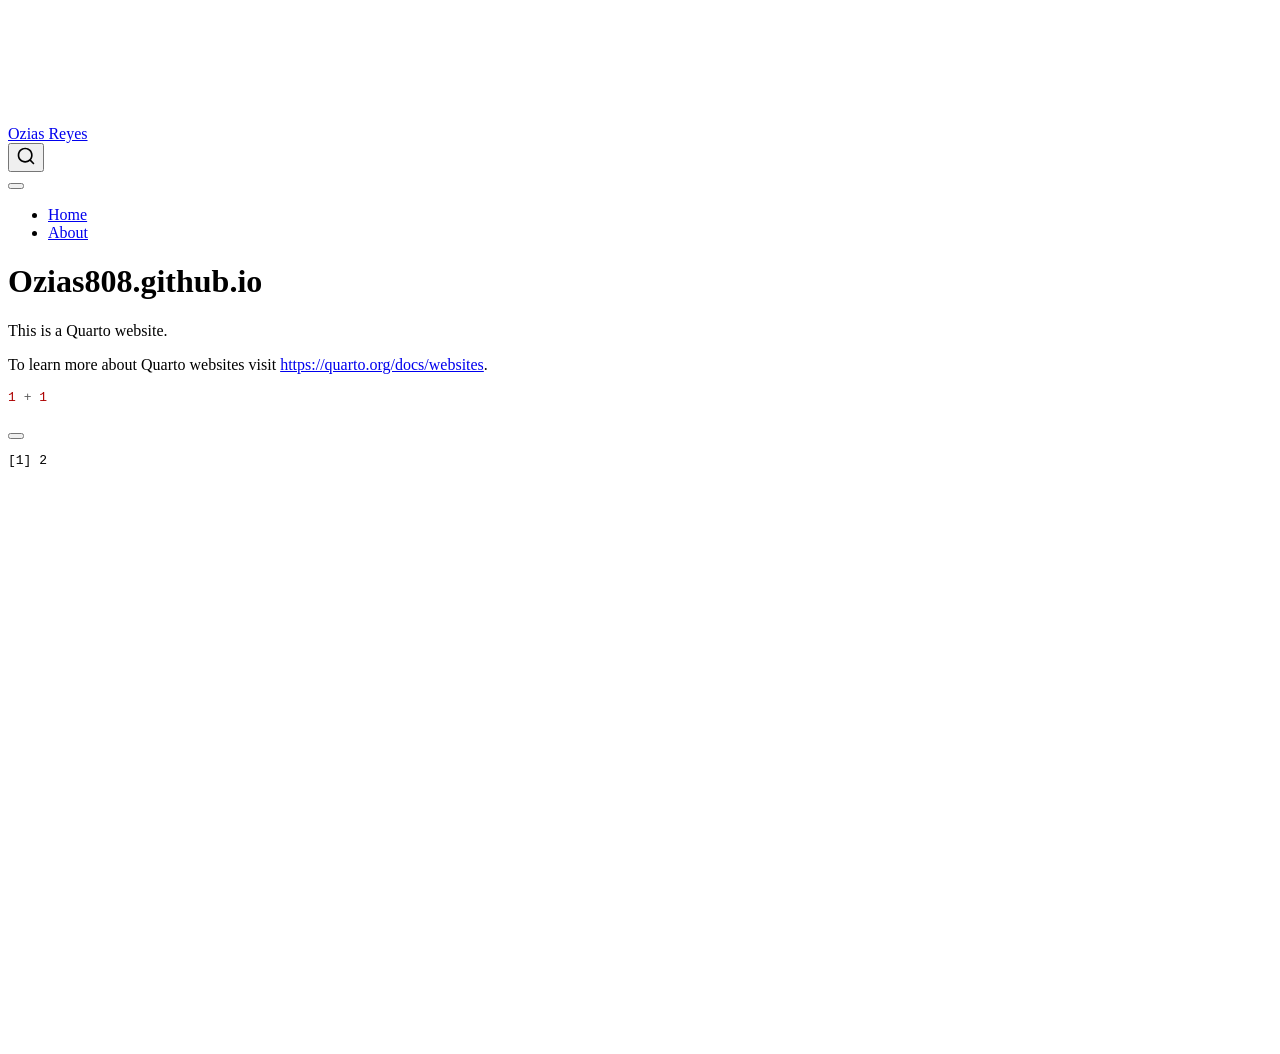
==== docs/index.html @ 018455df "Initial commit" ====
<!DOCTYPE html>
<html xmlns="http://www.w3.org/1999/xhtml" lang="en" xml:lang="en"><head>

<meta charset="utf-8">
<meta name="generator" content="quarto-1.9.38">

<meta name="viewport" content="width=device-width, initial-scale=1.0, user-scalable=yes">


<title>Ozias808.github.io – Ozias Reyes</title>
<style>
/* Default styles provided by pandoc.
** See https://pandoc.org/MANUAL.html#variables-for-html for config info.
*/
code{white-space: pre-wrap;}
span.smallcaps{font-variant: small-caps;}
div.columns{display: flex; gap: min(4vw, 1.5em);}
div.column{flex: auto; overflow-x: auto;}
div.hanging-indent{margin-left: 1.5em; text-indent: -1.5em;}
ul.task-list{list-style: none;}
ul.task-list li input[type="checkbox"] {
  width: 0.8em;
  margin: 0 0.8em 0.2em -1em; /* quarto-specific, see https://github.com/quarto-dev/quarto-cli/issues/4556 */ 
  vertical-align: middle;
}
/* CSS for syntax highlighting */
html { -webkit-text-size-adjust: 100%; }
pre > code.sourceCode { white-space: pre; position: relative; }
pre > code.sourceCode > span { display: inline-block; line-height: 1.25; }
pre > code.sourceCode > span:empty { height: 1.2em; }
.sourceCode { overflow: visible; }
code.sourceCode > span { color: inherit; text-decoration: inherit; }
div.sourceCode { margin: 1em 0; }
pre.sourceCode { margin: 0; }
@media screen {
div.sourceCode { overflow: auto; }
}
@media print {
pre > code.sourceCode { white-space: pre-wrap; }
pre > code.sourceCode > span { text-indent: -5em; padding-left: 5em; }
}
pre.numberSource code
  { counter-reset: source-line 0; }
pre.numberSource code > span
  { position: relative; left: -4em; counter-increment: source-line; }
pre.numberSource code > span > a:first-child::before
  { content: counter(source-line);
    position: relative; left: -1em; text-align: right; vertical-align: baseline;
    border: none; display: inline-block;
    -webkit-touch-callout: none; -webkit-user-select: none;
    -khtml-user-select: none; -moz-user-select: none;
    -ms-user-select: none; user-select: none;
    padding: 0 4px; width: 4em;
  }
pre.numberSource { margin-left: 3em;  padding-left: 4px; }
div.sourceCode
  {   }
@media screen {
pre > code.sourceCode > span > a:first-child::before { text-decoration: underline; }
}
</style>


<script src="site_libs/quarto-nav/quarto-nav.js"></script>
<script src="site_libs/quarto-nav/headroom.min.js"></script>
<script src="site_libs/clipboard/clipboard.min.js"></script>
<script src="site_libs/quarto-search/autocomplete.umd.js"></script>
<script src="site_libs/quarto-search/fuse.min.js"></script>
<script src="site_libs/quarto-search/quarto-search.js"></script>
<meta name="quarto:offset" content="./">
<script src="site_libs/quarto-html/quarto.js" type="module"></script>
<script src="site_libs/quarto-html/tabsets/tabsets.js" type="module"></script>
<script src="site_libs/quarto-html/popper.min.js"></script>
<script src="site_libs/quarto-html/tippy.umd.min.js"></script>
<script src="site_libs/quarto-html/anchor.min.js"></script>
<link href="site_libs/quarto-html/tippy.css" rel="stylesheet">
<link href="site_libs/quarto-html/quarto-syntax-highlighting-15634bcf2e68342d4ad2dfa704d543f6.css" rel="stylesheet" id="quarto-text-highlighting-styles">
<script src="site_libs/bootstrap/bootstrap.min.js"></script>
<link href="site_libs/bootstrap/bootstrap-icons.css" rel="stylesheet">
<link href="site_libs/bootstrap/bootstrap-a0f9fd0d421825b736dc1bbcbcba2219.min.css" rel="stylesheet" append-hash="true" id="quarto-bootstrap" data-mode="light">
<script id="quarto-search-options" type="application/json">{
  "location": "navbar",
  "copy-button": false,
  "collapse-after": 3,
  "panel-placement": "end",
  "type": "overlay",
  "limit": 50,
  "keyboard-shortcut": [
    "f",
    "/",
    "s"
  ],
  "show-item-context": false,
  "language": {
    "search-no-results-text": "No results",
    "search-matching-documents-text": "matching documents",
    "search-copy-link-title": "Copy link to search",
    "search-hide-matches-text": "Hide additional matches",
    "search-more-match-text": "more match in this document",
    "search-more-matches-text": "more matches in this document",
    "search-clear-button-title": "Clear",
    "search-text-placeholder": "",
    "search-detached-cancel-button-title": "Cancel",
    "search-submit-button-title": "Submit",
    "search-label": "Search"
  }
}</script>


<link rel="stylesheet" href="styles.css">
</head>

<body class="nav-fixed quarto-light">

<div id="quarto-search-results"></div>
  <header id="quarto-header" class="headroom fixed-top">
    <nav class="navbar navbar-expand-lg " data-bs-theme="dark">
      <div class="navbar-container container-fluid">
      <div class="navbar-brand-container mx-auto">
    <a class="navbar-brand" href="./index.html">
    <span class="navbar-title">Ozias Reyes</span>
    </a>
  </div>
            <div id="quarto-search" class="" title="Search"></div>
          <button class="navbar-toggler" type="button" data-bs-toggle="collapse" data-bs-target="#navbarCollapse" aria-controls="navbarCollapse" role="menu" aria-expanded="false" aria-label="Toggle navigation" onclick="if (window.quartoToggleHeadroom) { window.quartoToggleHeadroom(); }">
  <span class="navbar-toggler-icon"></span>
</button>
          <div class="collapse navbar-collapse" id="navbarCollapse">
            <ul class="navbar-nav navbar-nav-scroll me-auto">
  <li class="nav-item">
    <a class="nav-link active" href="./index.html" aria-current="page"> 
<span class="menu-text">Home</span></a>
  </li>  
  <li class="nav-item">
    <a class="nav-link" href="./about.html"> 
<span class="menu-text">About</span></a>
  </li>  
</ul>
          </div> <!-- /navcollapse -->
            <div class="quarto-navbar-tools">
</div>
      </div> <!-- /container-fluid -->
    </nav>
</header>
<!-- content -->
<div id="quarto-content" class="quarto-container page-columns page-rows-contents page-layout-article page-navbar">
<!-- sidebar -->
<!-- margin-sidebar -->
    <div id="quarto-margin-sidebar" class="sidebar margin-sidebar zindex-bottom">
        
    </div>
<!-- main -->
<main class="content" id="quarto-document-content">

<header id="title-block-header" class="quarto-title-block default">
<div class="quarto-title">
<h1 class="title">Ozias808.github.io</h1>
</div>



<div class="quarto-title-meta">

    
  
    
  </div>
  


</header>


<p>This is a Quarto website.</p>
<p>To learn more about Quarto websites visit <a href="https://quarto.org/docs/websites" class="uri">https://quarto.org/docs/websites</a>.</p>
<div class="cell">
<div class="code-copy-outer-scaffold"><div class="sourceCode cell-code" id="cb1"><pre class="sourceCode r code-with-copy"><code class="sourceCode r"><span id="cb1-1"><a href="#cb1-1" aria-hidden="true" tabindex="-1"></a><span class="dv">1</span> <span class="sc">+</span> <span class="dv">1</span></span></code></pre></div><button title="Copy to Clipboard" class="code-copy-button"><i class="bi"></i></button></div>
<div class="cell-output cell-output-stdout">
<pre><code>[1] 2</code></pre>
</div>
</div>



</main> <!-- /main -->
<script id="quarto-html-after-body" type="application/javascript">
  window.document.addEventListener("DOMContentLoaded", function (event) {
    const icon = "";
    const anchorJS = new window.AnchorJS();
    anchorJS.options = {
      placement: 'right',
      icon: icon
    };
    anchorJS.add('.anchored');
    const isCodeAnnotation = (el) => {
      for (const clz of el.classList) {
        if (clz.startsWith('code-annotation-')) {                     
          return true;
        }
      }
      return false;
    }
    const onCopySuccess = function(e) {
      // button target
      const button = e.trigger;
      // don't keep focus
      button.blur();
      // flash "checked"
      button.classList.add('code-copy-button-checked');
      var currentTitle = button.getAttribute("title");
      button.setAttribute("title", "Copied!");
      let tooltip;
      if (window.bootstrap) {
        button.setAttribute("data-bs-toggle", "tooltip");
        button.setAttribute("data-bs-placement", "left");
        button.setAttribute("data-bs-title", "Copied!");
        tooltip = new bootstrap.Tooltip(button, 
          { trigger: "manual", 
            customClass: "code-copy-button-tooltip",
            offset: [0, -8]});
        tooltip.show();    
      }
      setTimeout(function() {
        if (tooltip) {
          tooltip.hide();
          button.removeAttribute("data-bs-title");
          button.removeAttribute("data-bs-toggle");
          button.removeAttribute("data-bs-placement");
        }
        button.setAttribute("title", currentTitle);
        button.classList.remove('code-copy-button-checked');
      }, 1000);
      // clear code selection
      e.clearSelection();
    }
    const getTextToCopy = function(trigger) {
      const outerScaffold = trigger.parentElement.cloneNode(true);
      const codeEl = outerScaffold.querySelector('code');
      for (const childEl of codeEl.children) {
        if (isCodeAnnotation(childEl)) {
          childEl.remove();
        }
      }
      return codeEl.innerText;
    }
    const clipboard = new window.ClipboardJS('.code-copy-button:not([data-in-quarto-modal])', {
      text: getTextToCopy
    });
    clipboard.on('success', onCopySuccess);
    if (window.document.getElementById('quarto-embedded-source-code-modal')) {
      const clipboardModal = new window.ClipboardJS('.code-copy-button[data-in-quarto-modal]', {
        text: getTextToCopy,
        container: window.document.getElementById('quarto-embedded-source-code-modal')
      });
      clipboardModal.on('success', onCopySuccess);
    }
      var localhostRegex = new RegExp(/^(?:http|https):\/\/localhost\:?[0-9]*\//);
      var mailtoRegex = new RegExp(/^mailto:/);
        var filterRegex = new RegExp('/' + window.location.host + '/');
      var isInternal = (href) => {
          return filterRegex.test(href) || localhostRegex.test(href) || mailtoRegex.test(href);
      }
      // Inspect non-navigation links and adorn them if external
     var links = window.document.querySelectorAll('a[href]:not(.nav-link):not(.navbar-brand):not(.toc-action):not(.sidebar-link):not(.sidebar-item-toggle):not(.pagination-link):not(.no-external):not([aria-hidden]):not(.dropdown-item):not(.quarto-navigation-tool):not(.about-link)');
      for (var i=0; i<links.length; i++) {
        const link = links[i];
        if (!isInternal(link.href)) {
          // undo the damage that might have been done by quarto-nav.js in the case of
          // links that we want to consider external
          if (link.dataset.originalHref !== undefined) {
            link.href = link.dataset.originalHref;
          }
        }
      }
    function tippyHover(el, contentFn, onTriggerFn, onUntriggerFn) {
      const config = {
        allowHTML: true,
        maxWidth: 500,
        delay: 100,
        arrow: false,
        appendTo: function(el) {
            return el.parentElement;
        },
        interactive: true,
        interactiveBorder: 10,
        theme: 'quarto',
        placement: 'bottom-start',
      };
      if (contentFn) {
        config.content = contentFn;
      }
      if (onTriggerFn) {
        config.onTrigger = onTriggerFn;
      }
      if (onUntriggerFn) {
        config.onUntrigger = onUntriggerFn;
      }
      window.tippy(el, config); 
    }
    const noterefs = window.document.querySelectorAll('a[role="doc-noteref"]');
    for (var i=0; i<noterefs.length; i++) {
      const ref = noterefs[i];
      tippyHover(ref, function() {
        // use id or data attribute instead here
        let href = ref.getAttribute('data-footnote-href') || ref.getAttribute('href');
        try { href = new URL(href).hash; } catch {}
        const id = href.replace(/^#\/?/, "");
        const note = window.document.getElementById(id);
        if (note) {
          return note.innerHTML;
        } else {
          return "";
        }
      });
    }
    const xrefs = window.document.querySelectorAll('a.quarto-xref');
    const processXRef = (id, note) => {
      // Strip column container classes
      const stripColumnClz = (el) => {
        el.classList.remove("page-full", "page-columns");
        if (el.children) {
          for (const child of el.children) {
            stripColumnClz(child);
          }
        }
      }
      stripColumnClz(note)
      if (id === null || id.startsWith('sec-')) {
        // Special case sections, only their first couple elements
        const container = document.createElement("div");
        if (note.children && note.children.length > 2) {
          container.appendChild(note.children[0].cloneNode(true));
          for (let i = 1; i < note.children.length; i++) {
            const child = note.children[i];
            if (child.tagName === "P" && child.innerText === "") {
              continue;
            } else {
              container.appendChild(child.cloneNode(true));
              break;
            }
          }
          if (window.Quarto?.typesetMath) {
            window.Quarto.typesetMath(container);
          }
          return container.innerHTML
        } else {
          if (window.Quarto?.typesetMath) {
            window.Quarto.typesetMath(note);
          }
          return note.innerHTML;
        }
      } else {
        // Remove any anchor links if they are present
        const anchorLink = note.querySelector('a.anchorjs-link');
        if (anchorLink) {
          anchorLink.remove();
        }
        if (window.Quarto?.typesetMath) {
          window.Quarto.typesetMath(note);
        }
        if (note.classList.contains("callout")) {
          return note.outerHTML;
        } else {
          return note.innerHTML;
        }
      }
    }
    for (var i=0; i<xrefs.length; i++) {
      const xref = xrefs[i];
      tippyHover(xref, undefined, function(instance) {
        instance.disable();
        let url = xref.getAttribute('href');
        let hash = undefined; 
        if (url.startsWith('#')) {
          hash = url;
        } else {
          try { hash = new URL(url).hash; } catch {}
        }
        if (hash) {
          const id = hash.replace(/^#\/?/, "");
          const note = window.document.getElementById(id);
          if (note !== null) {
            try {
              const html = processXRef(id, note.cloneNode(true));
              instance.setContent(html);
            } finally {
              instance.enable();
              instance.show();
            }
          } else {
            // See if we can fetch this
            fetch(url.split('#')[0])
            .then(res => res.text())
            .then(html => {
              const parser = new DOMParser();
              const htmlDoc = parser.parseFromString(html, "text/html");
              const note = htmlDoc.getElementById(id);
              if (note !== null) {
                const html = processXRef(id, note);
                instance.setContent(html);
              } 
            }).finally(() => {
              instance.enable();
              instance.show();
            });
          }
        } else {
          // See if we can fetch a full url (with no hash to target)
          // This is a special case and we should probably do some content thinning / targeting
          fetch(url)
          .then(res => res.text())
          .then(html => {
            const parser = new DOMParser();
            const htmlDoc = parser.parseFromString(html, "text/html");
            const note = htmlDoc.querySelector('main.content');
            if (note !== null) {
              // This should only happen for chapter cross references
              // (since there is no id in the URL)
              // remove the first header
              if (note.children.length > 0 && note.children[0].tagName === "HEADER") {
                note.children[0].remove();
              }
              const html = processXRef(null, note);
              instance.setContent(html);
            } 
          }).finally(() => {
            instance.enable();
            instance.show();
          });
        }
      }, function(instance) {
      });
    }
        let selectedAnnoteEl;
        const selectorForAnnotation = ( cell, annotation) => {
          let cellAttr = 'data-code-cell="' + cell + '"';
          let lineAttr = 'data-code-annotation="' +  annotation + '"';
          const selector = 'span[' + cellAttr + '][' + lineAttr + ']';
          return selector;
        }
        const selectCodeLines = (annoteEl) => {
          const doc = window.document;
          const targetCell = annoteEl.getAttribute("data-target-cell");
          const targetAnnotation = annoteEl.getAttribute("data-target-annotation");
          const annoteSpan = window.document.querySelector(selectorForAnnotation(targetCell, targetAnnotation));
          const lines = annoteSpan.getAttribute("data-code-lines").split(",");
          const lineIds = lines.map((line) => {
            return targetCell + "-" + line;
          })
          let top = null;
          let height = null;
          let parent = null;
          if (lineIds.length > 0) {
              //compute the position of the single el (top and bottom and make a div)
              const el = window.document.getElementById(lineIds[0]);
              top = el.offsetTop;
              height = el.offsetHeight;
              parent = el.parentElement.parentElement;
            if (lineIds.length > 1) {
              const lastEl = window.document.getElementById(lineIds[lineIds.length - 1]);
              const bottom = lastEl.offsetTop + lastEl.offsetHeight;
              height = bottom - top;
            }
            if (top !== null && height !== null && parent !== null) {
              // cook up a div (if necessary) and position it 
              let div = window.document.getElementById("code-annotation-line-highlight");
              if (div === null) {
                div = window.document.createElement("div");
                div.setAttribute("id", "code-annotation-line-highlight");
                div.style.position = 'absolute';
                parent.appendChild(div);
              }
              div.style.top = top - 2 + "px";
              div.style.height = height + 4 + "px";
              div.style.left = 0;
              let gutterDiv = window.document.getElementById("code-annotation-line-highlight-gutter");
              if (gutterDiv === null) {
                gutterDiv = window.document.createElement("div");
                gutterDiv.setAttribute("id", "code-annotation-line-highlight-gutter");
                gutterDiv.style.position = 'absolute';
                const codeCell = window.document.getElementById(targetCell);
                const gutter = codeCell.querySelector('.code-annotation-gutter');
                gutter.appendChild(gutterDiv);
              }
              gutterDiv.style.top = top - 2 + "px";
              gutterDiv.style.height = height + 4 + "px";
            }
            selectedAnnoteEl = annoteEl;
          }
        };
        const unselectCodeLines = () => {
          const elementsIds = ["code-annotation-line-highlight", "code-annotation-line-highlight-gutter"];
          elementsIds.forEach((elId) => {
            const div = window.document.getElementById(elId);
            if (div) {
              div.remove();
            }
          });
          selectedAnnoteEl = undefined;
        };
          // Handle positioning of the toggle
      window.addEventListener(
        "resize",
        throttle(() => {
          elRect = undefined;
          if (selectedAnnoteEl) {
            selectCodeLines(selectedAnnoteEl);
          }
        }, 10)
      );
      function throttle(fn, ms) {
      let throttle = false;
      let timer;
        return (...args) => {
          if(!throttle) { // first call gets through
              fn.apply(this, args);
              throttle = true;
          } else { // all the others get throttled
              if(timer) clearTimeout(timer); // cancel #2
              timer = setTimeout(() => {
                fn.apply(this, args);
                timer = throttle = false;
              }, ms);
          }
        };
      }
        // Attach click handler to the DT
        const annoteDls = window.document.querySelectorAll('dt[data-target-cell]');
        for (const annoteDlNode of annoteDls) {
          annoteDlNode.addEventListener('click', (event) => {
            const clickedEl = event.target;
            if (clickedEl !== selectedAnnoteEl) {
              unselectCodeLines();
              const activeEl = window.document.querySelector('dt[data-target-cell].code-annotation-active');
              if (activeEl) {
                activeEl.classList.remove('code-annotation-active');
              }
              selectCodeLines(clickedEl);
              clickedEl.classList.add('code-annotation-active');
            } else {
              // Unselect the line
              unselectCodeLines();
              clickedEl.classList.remove('code-annotation-active');
            }
          });
        }
    const findCites = (el) => {
      const parentEl = el.parentElement;
      if (parentEl) {
        const cites = parentEl.dataset.cites;
        if (cites) {
          return {
            el,
            cites: cites.split(' ')
          };
        } else {
          return findCites(el.parentElement)
        }
      } else {
        return undefined;
      }
    };
    var bibliorefs = window.document.querySelectorAll('a[role="doc-biblioref"]');
    for (var i=0; i<bibliorefs.length; i++) {
      const ref = bibliorefs[i];
      const citeInfo = findCites(ref);
      if (citeInfo) {
        tippyHover(citeInfo.el, function() {
          var popup = window.document.createElement('div');
          citeInfo.cites.forEach(function(cite) {
            var citeDiv = window.document.createElement('div');
            citeDiv.classList.add('hanging-indent');
            citeDiv.classList.add('csl-entry');
            var biblioDiv = window.document.getElementById('ref-' + cite);
            if (biblioDiv) {
              citeDiv.innerHTML = biblioDiv.innerHTML;
            }
            popup.appendChild(citeDiv);
          });
          return popup.innerHTML;
        });
      }
    }
  });
  </script>
</div> <!-- /content -->




</body></html>
---- docs/site_libs/quarto-html/tippy.css ----
.tippy-box[data-animation=fade][data-state=hidden]{opacity:0}[data-tippy-root]{max-width:calc(100vw - 10px)}.tippy-box{position:relative;background-color:#333;color:#fff;border-radius:4px;font-size:14px;line-height:1.4;white-space:normal;outline:0;transition-property:transform,visibility,opacity}.tippy-box[data-placement^=top]>.tippy-arrow{bottom:0}.tippy-box[data-placement^=top]>.tippy-arrow:before{bottom:-7px;left:0;border-width:8px 8px 0;border-top-color:initial;transform-origin:center top}.tippy-box[data-placement^=bottom]>.tippy-arrow{top:0}.tippy-box[data-placement^=bottom]>.tippy-arrow:before{top:-7px;left:0;border-width:0 8px 8px;border-bottom-color:initial;transform-origin:center bottom}.tippy-box[data-placement^=left]>.tippy-arrow{right:0}.tippy-box[data-placement^=left]>.tippy-arrow:before{border-width:8px 0 8px 8px;border-left-color:initial;right:-7px;transform-origin:center left}.tippy-box[data-placement^=right]>.tippy-arrow{left:0}.tippy-box[data-placement^=right]>.tippy-arrow:before{left:-7px;border-width:8px 8px 8px 0;border-right-color:initial;transform-origin:center right}.tippy-box[data-inertia][data-state=visible]{transition-timing-function:cubic-bezier(.54,1.5,.38,1.11)}.tippy-arrow{width:16px;height:16px;color:#333}.tippy-arrow:before{content:"";position:absolute;border-color:transparent;border-style:solid}.tippy-content{position:relative;padding:5px 9px;z-index:1}
---- docs/site_libs/quarto-html/quarto-syntax-highlighting-15634bcf2e68342d4ad2dfa704d543f6.css ----
/* quarto syntax highlight colors */
:root {
  --quarto-hl-ot-color: #003B4F;
  --quarto-hl-at-color: #657422;
  --quarto-hl-ss-color: #20794D;
  --quarto-hl-an-color: #5E5E5E;
  --quarto-hl-fu-color: #4758AB;
  --quarto-hl-st-color: #20794D;
  --quarto-hl-cf-color: #003B4F;
  --quarto-hl-op-color: #5E5E5E;
  --quarto-hl-er-color: #AD0000;
  --quarto-hl-bn-color: #AD0000;
  --quarto-hl-al-color: #AD0000;
  --quarto-hl-va-color: #111111;
  --quarto-hl-bu-color: inherit;
  --quarto-hl-ex-color: inherit;
  --quarto-hl-pp-color: #AD0000;
  --quarto-hl-in-color: #5E5E5E;
  --quarto-hl-vs-color: #20794D;
  --quarto-hl-wa-color: #5E5E5E;
  --quarto-hl-do-color: #5E5E5E;
  --quarto-hl-im-color: #00769E;
  --quarto-hl-ch-color: #20794D;
  --quarto-hl-dt-color: #AD0000;
  --quarto-hl-fl-color: #AD0000;
  --quarto-hl-co-color: #5E5E5E;
  --quarto-hl-cv-color: #5E5E5E;
  --quarto-hl-cn-color: #8f5902;
  --quarto-hl-sc-color: #5E5E5E;
  --quarto-hl-dv-color: #AD0000;
  --quarto-hl-kw-color: #003B4F;
}

/* other quarto variables */
:root {
  --quarto-font-monospace: SFMono-Regular, Menlo, Monaco, Consolas, "Liberation Mono", "Courier New", monospace;
}

/* syntax highlight based on Pandoc's rules */
pre > code.sourceCode > span {
  color: #003B4F;
}

code.sourceCode > span {
  color: #003B4F;
}

div.sourceCode,
div.sourceCode pre.sourceCode {
  color: #003B4F;
}

/* Normal */
code span {
  color: #003B4F;
}

/* Alert */
code span.al {
  color: #AD0000;
  font-style: inherit;
}

/* Annotation */
code span.an {
  color: #5E5E5E;
  font-style: inherit;
}

/* Attribute */
code span.at {
  color: #657422;
  font-style: inherit;
}

/* BaseN */
code span.bn {
  color: #AD0000;
  font-style: inherit;
}

/* BuiltIn */
code span.bu {
  font-style: inherit;
}

/* ControlFlow */
code span.cf {
  color: #003B4F;
  font-weight: bold;
  font-style: inherit;
}

/* Char */
code span.ch {
  color: #20794D;
  font-style: inherit;
}

/* Constant */
code span.cn {
  color: #8f5902;
  font-style: inherit;
}

/* Comment */
code span.co {
  color: #5E5E5E;
  font-style: inherit;
}

/* CommentVar */
code span.cv {
  color: #5E5E5E;
  font-style: italic;
}

/* Documentation */
code span.do {
  color: #5E5E5E;
  font-style: italic;
}

/* DataType */
code span.dt {
  color: #AD0000;
  font-style: inherit;
}

/* DecVal */
code span.dv {
  color: #AD0000;
  font-style: inherit;
}

/* Error */
code span.er {
  color: #AD0000;
  font-style: inherit;
}

/* Extension */
code span.ex {
  font-style: inherit;
}

/* Float */
code span.fl {
  color: #AD0000;
  font-style: inherit;
}

/* Function */
code span.fu {
  color: #4758AB;
  font-style: inherit;
}

/* Import */
code span.im {
  color: #00769E;
  font-style: inherit;
}

/* Information */
code span.in {
  color: #5E5E5E;
  font-style: inherit;
}

/* Keyword */
code span.kw {
  color: #003B4F;
  font-weight: bold;
  font-style: inherit;
}

/* Operator */
code span.op {
  color: #5E5E5E;
  font-style: inherit;
}

/* Other */
code span.ot {
  color: #003B4F;
  font-style: inherit;
}

/* Preprocessor */
code span.pp {
  color: #AD0000;
  font-style: inherit;
}

/* SpecialChar */
code span.sc {
  color: #5E5E5E;
  font-style: inherit;
}

/* SpecialString */
code span.ss {
  color: #20794D;
  font-style: inherit;
}

/* String */
code span.st {
  color: #20794D;
  font-style: inherit;
}

/* Variable */
code span.va {
  color: #111111;
  font-style: inherit;
}

/* VerbatimString */
code span.vs {
  color: #20794D;
  font-style: inherit;
}

/* Warning */
code span.wa {
  color: #5E5E5E;
  font-style: italic;
}

.prevent-inlining {
  content: "</";
}

/*# sourceMappingURL=f23921c56f73e400b49028c9186a1aa0.css.map */
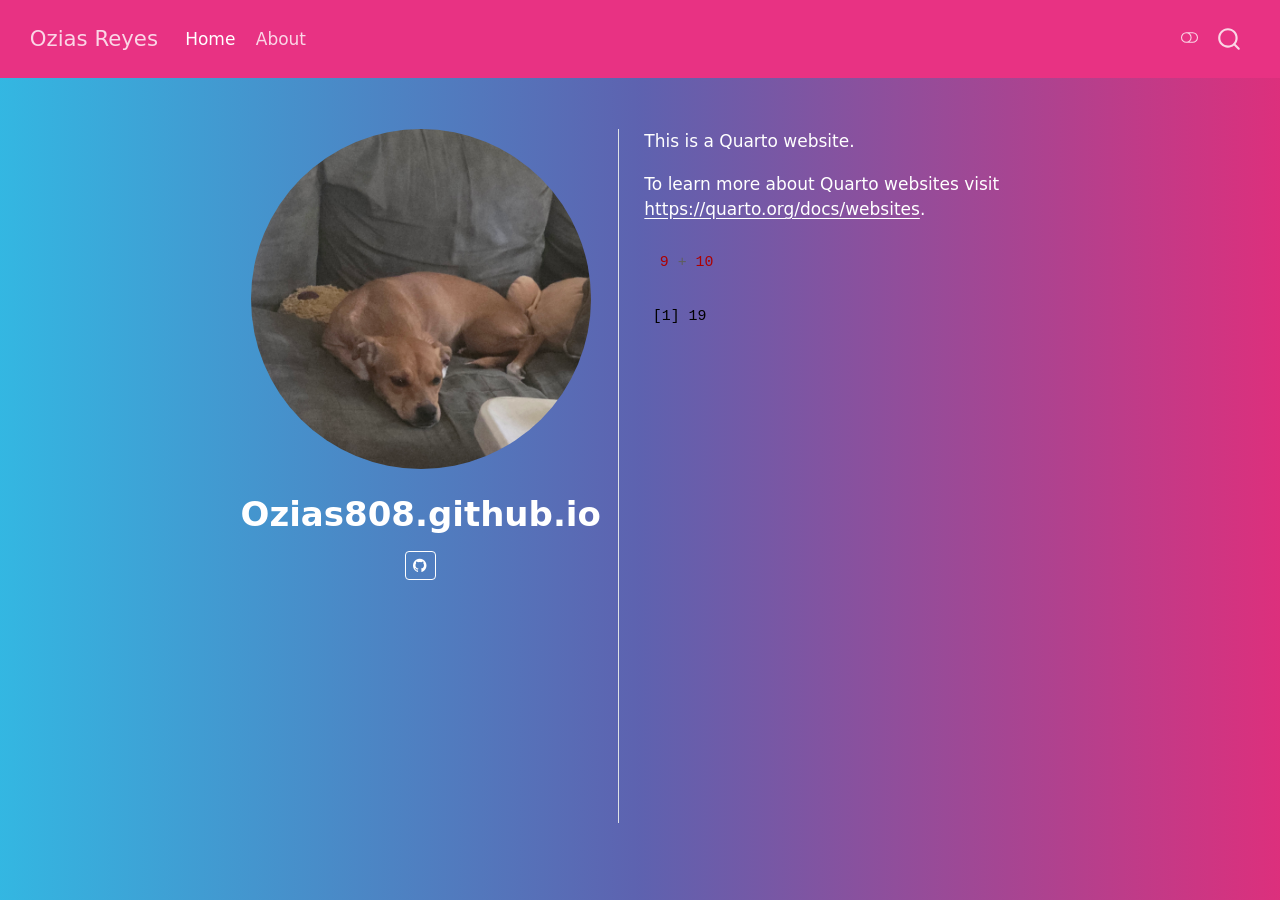
==== commit 8ac943a0: "commiting, 10/21" ====
--- a/docs/index.html
+++ b/docs/index.html
@@ -72,12 +72,15 @@
 <script src="site_libs/quarto-html/tabsets/tabsets.js" type="module"></script>
 <script src="site_libs/quarto-html/popper.min.js"></script>
 <script src="site_libs/quarto-html/tippy.umd.min.js"></script>
-<script src="site_libs/quarto-html/anchor.min.js"></script>
 <link href="site_libs/quarto-html/tippy.css" rel="stylesheet">
-<link href="site_libs/quarto-html/quarto-syntax-highlighting-15634bcf2e68342d4ad2dfa704d543f6.css" rel="stylesheet" id="quarto-text-highlighting-styles">
+<link href="site_libs/quarto-html/quarto-syntax-highlighting-15634bcf2e68342d4ad2dfa704d543f6.css" rel="stylesheet" class="quarto-color-scheme" id="quarto-text-highlighting-styles">
+<link href="site_libs/quarto-html/quarto-syntax-highlighting-dark-0a6b7249c26820e032cb0bd839ff02b1.css" rel="stylesheet" class="quarto-color-scheme quarto-color-alternate" id="quarto-text-highlighting-styles">
+<link href="site_libs/quarto-html/quarto-syntax-highlighting-15634bcf2e68342d4ad2dfa704d543f6.css" rel="stylesheet" class="quarto-color-scheme-extra" id="quarto-text-highlighting-styles">
 <script src="site_libs/bootstrap/bootstrap.min.js"></script>
 <link href="site_libs/bootstrap/bootstrap-icons.css" rel="stylesheet">
-<link href="site_libs/bootstrap/bootstrap-a0f9fd0d421825b736dc1bbcbcba2219.min.css" rel="stylesheet" append-hash="true" id="quarto-bootstrap" data-mode="light">
+<link href="site_libs/bootstrap/bootstrap-146f8808324496d0a5521b7869fe2ac1.min.css" rel="stylesheet" append-hash="true" class="quarto-color-scheme" id="quarto-bootstrap" data-mode="light">
+<link href="site_libs/bootstrap/bootstrap-dark-c65eef156a02954c7572e454c6e27155.min.css" rel="stylesheet" append-hash="true" class="quarto-color-scheme quarto-color-alternate" id="quarto-bootstrap" data-mode="dark">
+<link href="site_libs/bootstrap/bootstrap-146f8808324496d0a5521b7869fe2ac1.min.css" rel="stylesheet" append-hash="true" class="quarto-color-scheme-extra" id="quarto-bootstrap" data-mode="light">
 <script id="quarto-search-options" type="application/json">{
   "location": "navbar",
   "copy-button": false,
@@ -110,7 +113,169 @@
 <link rel="stylesheet" href="styles.css">
 </head>
 
-<body class="nav-fixed quarto-light">
+<body class="nav-fixed fullcontent quarto-light"><script id="quarto-html-before-body" type="application/javascript">
+    const toggleBodyColorMode = (bsSheetEl) => {
+      const mode = bsSheetEl.getAttribute("data-mode");
+      const bodyEl = window.document.querySelector("body");
+      if (mode === "dark") {
+        bodyEl.classList.add("quarto-dark");
+        bodyEl.classList.remove("quarto-light");
+      } else {
+        bodyEl.classList.add("quarto-light");
+        bodyEl.classList.remove("quarto-dark");
+      }
+    }
+    const toggleBodyColorPrimary = () => {
+      const bsSheetEl = window.document.querySelector("link#quarto-bootstrap:not([rel=disabled-stylesheet])");
+      if (bsSheetEl) {
+        toggleBodyColorMode(bsSheetEl);
+      }
+    }
+    const setColorSchemeToggle = (alternate) => {
+      const toggles = window.document.querySelectorAll('.quarto-color-scheme-toggle');
+      for (let i=0; i < toggles.length; i++) {
+        const toggle = toggles[i];
+        if (toggle) {
+          if (alternate) {
+            toggle.classList.add("alternate");
+          } else {
+            toggle.classList.remove("alternate");
+          }
+        }
+      }
+    };
+    const toggleColorMode = (alternate) => {
+      // Switch the stylesheets
+      const primaryStylesheets = window.document.querySelectorAll('link.quarto-color-scheme:not(.quarto-color-alternate)');
+      const alternateStylesheets = window.document.querySelectorAll('link.quarto-color-scheme.quarto-color-alternate');
+      manageTransitions('#quarto-margin-sidebar .nav-link', false);
+      if (alternate) {
+        // note: dark is layered on light, we don't disable primary!
+        enableStylesheet(alternateStylesheets);
+        for (const sheetNode of alternateStylesheets) {
+          if (sheetNode.id === "quarto-bootstrap") {
+            toggleBodyColorMode(sheetNode);
+          }
+        }
+      } else {
+        disableStylesheet(alternateStylesheets);
+        enableStylesheet(primaryStylesheets)
+        toggleBodyColorPrimary();
+      }
+      manageTransitions('#quarto-margin-sidebar .nav-link', true);
+      // Switch the toggles
+      setColorSchemeToggle(alternate)
+      // Hack to workaround the fact that safari doesn't
+      // properly recolor the scrollbar when toggling (#1455)
+      if (navigator.userAgent.indexOf('Safari') > 0 && navigator.userAgent.indexOf('Chrome') == -1) {
+        manageTransitions("body", false);
+        window.scrollTo(0, 1);
+        setTimeout(() => {
+          window.scrollTo(0, 0);
+          manageTransitions("body", true);
+        }, 40);
+      }
+    }
+    const disableStylesheet = (stylesheets) => {
+      for (let i=0; i < stylesheets.length; i++) {
+        const stylesheet = stylesheets[i];
+        stylesheet.rel = 'disabled-stylesheet';
+      }
+    }
+    const enableStylesheet = (stylesheets) => {
+      for (let i=0; i < stylesheets.length; i++) {
+        const stylesheet = stylesheets[i];
+        if(stylesheet.rel !== 'stylesheet') { // for Chrome, which will still FOUC without this check
+          stylesheet.rel = 'stylesheet';
+        }
+      }
+    }
+    const manageTransitions = (selector, allowTransitions) => {
+      const els = window.document.querySelectorAll(selector);
+      for (let i=0; i < els.length; i++) {
+        const el = els[i];
+        if (allowTransitions) {
+          el.classList.remove('notransition');
+        } else {
+          el.classList.add('notransition');
+        }
+      }
+    }
+    const isFileUrl = () => {
+      return window.location.protocol === 'file:';
+    }
+    const hasAlternateSentinel = () => {
+      let styleSentinel = getColorSchemeSentinel();
+      if (styleSentinel !== null) {
+        return styleSentinel === "alternate";
+      } else {
+        return false;
+      }
+    }
+    const setStyleSentinel = (alternate) => {
+      const value = alternate ? "alternate" : "default";
+      if (!isFileUrl()) {
+        window.localStorage.setItem("quarto-color-scheme", value);
+      } else {
+        localAlternateSentinel = value;
+      }
+    }
+    const getColorSchemeSentinel = () => {
+      if (!isFileUrl()) {
+        const storageValue = window.localStorage.getItem("quarto-color-scheme");
+        return storageValue != null ? storageValue : localAlternateSentinel;
+      } else {
+        return localAlternateSentinel;
+      }
+    }
+    const toggleGiscusIfUsed = (isAlternate, darkModeDefault) => {
+      const baseTheme = document.querySelector('#giscus-base-theme')?.value ?? 'light';
+      const alternateTheme = document.querySelector('#giscus-alt-theme')?.value ?? 'dark';
+      let newTheme = '';
+      if(authorPrefersDark) {
+        newTheme = isAlternate ? baseTheme : alternateTheme;
+      } else {
+        newTheme = isAlternate ? alternateTheme : baseTheme;
+      }
+      const changeGiscusTheme = () => {
+        // From: https://github.com/giscus/giscus/issues/336
+        const sendMessage = (message) => {
+          const iframe = document.querySelector('iframe.giscus-frame');
+          if (!iframe) return;
+          iframe.contentWindow.postMessage({ giscus: message }, 'https://giscus.app');
+        }
+        sendMessage({
+          setConfig: {
+            theme: newTheme
+          }
+        });
+      }
+      const isGiscussLoaded = window.document.querySelector('iframe.giscus-frame') !== null;
+      if (isGiscussLoaded) {
+        changeGiscusTheme();
+      }
+    };
+    const authorPrefersDark = false;
+    const darkModeDefault = authorPrefersDark;
+      document.querySelector('link#quarto-text-highlighting-styles.quarto-color-scheme-extra').rel = 'disabled-stylesheet';
+      document.querySelector('link#quarto-bootstrap.quarto-color-scheme-extra').rel = 'disabled-stylesheet';
+    let localAlternateSentinel = darkModeDefault ? 'alternate' : 'default';
+    // Dark / light mode switch
+    window.quartoToggleColorScheme = () => {
+      // Read the current dark / light value
+      let toAlternate = !hasAlternateSentinel();
+      toggleColorMode(toAlternate);
+      setStyleSentinel(toAlternate);
+      toggleGiscusIfUsed(toAlternate, darkModeDefault);
+      window.dispatchEvent(new Event('resize'));
+    };
+    // Switch to dark mode if need be
+    if (hasAlternateSentinel()) {
+      toggleColorMode(true);
+    } else {
+      toggleColorMode(false);
+    }
+  </script>
 
 <div id="quarto-search-results"></div>
   <header id="quarto-header" class="headroom fixed-top">
@@ -138,6 +303,7 @@
 </ul>
           </div> <!-- /navcollapse -->
             <div class="quarto-navbar-tools">
+  <a href="" class="quarto-color-scheme-toggle quarto-navigation-tool  px-1" onclick="window.quartoToggleColorScheme(); return false;" title="Toggle dark mode"><i class="bi"></i></a>
 </div>
       </div> <!-- /container-fluid -->
     </nav>
@@ -146,52 +312,56 @@
 <div id="quarto-content" class="quarto-container page-columns page-rows-contents page-layout-article page-navbar">
 <!-- sidebar -->
 <!-- margin-sidebar -->
-    <div id="quarto-margin-sidebar" class="sidebar margin-sidebar zindex-bottom">
-        
-    </div>
+    
 <!-- main -->
-<main class="content" id="quarto-document-content">
-
+<div class="quarto-about-trestles">
+  <div class="about-entity">
+    <img src="media/doggy.jpg" class="about-image
+  round " style="height: 20em; width: 20em;">
 <header id="title-block-header" class="quarto-title-block default">
 <div class="quarto-title">
 <h1 class="title">Ozias808.github.io</h1>
 </div>
-
-
-
 <div class="quarto-title-meta">
-
-    
-  
-    
   </div>
-  
-
-
 </header>
-
+    <div class="about-links">
+  <a href="https://github.com/Ozias808" class="about-link" rel="" target="blank">
+    <i class="bi bi-github"></i>
+     <span class="about-link-text"></span>
+  </a>
+</div>
+  </div>
+  <div class="about-contents"><main class="content" id="quarto-document-content">
 
 <p>This is a Quarto website.</p>
 <p>To learn more about Quarto websites visit <a href="https://quarto.org/docs/websites" class="uri">https://quarto.org/docs/websites</a>.</p>
 <div class="cell">
-<div class="code-copy-outer-scaffold"><div class="sourceCode cell-code" id="cb1"><pre class="sourceCode r code-with-copy"><code class="sourceCode r"><span id="cb1-1"><a href="#cb1-1" aria-hidden="true" tabindex="-1"></a><span class="dv">1</span> <span class="sc">+</span> <span class="dv">1</span></span></code></pre></div><button title="Copy to Clipboard" class="code-copy-button"><i class="bi"></i></button></div>
+<div class="code-copy-outer-scaffold"><div class="sourceCode cell-code" id="cb1"><pre class="sourceCode r code-with-copy"><code class="sourceCode r"><span id="cb1-1"><a href="#cb1-1" aria-hidden="true" tabindex="-1"></a><span class="dv">9</span> <span class="sc">+</span> <span class="dv">10</span></span></code></pre></div><button title="Copy to Clipboard" class="code-copy-button"><i class="bi"></i></button></div>
 <div class="cell-output cell-output-stdout">
-<pre><code>[1] 2</code></pre>
+<pre><code>[1] 19</code></pre>
 </div>
 </div>
 
 
-
-</main> <!-- /main -->
+</main></div>
+</div>
+ <!-- /main -->
 <script id="quarto-html-after-body" type="application/javascript">
   window.document.addEventListener("DOMContentLoaded", function (event) {
-    const icon = "";
-    const anchorJS = new window.AnchorJS();
-    anchorJS.options = {
-      placement: 'right',
-      icon: icon
-    };
-    anchorJS.add('.anchored');
+    // Ensure there is a toggle, if there isn't float one in the top right
+    if (window.document.querySelector('.quarto-color-scheme-toggle') === null) {
+      const a = window.document.createElement('a');
+      a.classList.add('top-right');
+      a.classList.add('quarto-color-scheme-toggle');
+      a.href = "";
+      a.onclick = function() { try { window.quartoToggleColorScheme(); } catch {} return false; };
+      const i = window.document.createElement("i");
+      i.classList.add('bi');
+      a.appendChild(i);
+      window.document.body.appendChild(a);
+    }
+    setColorSchemeToggle(hasAlternateSentinel())
     const isCodeAnnotation = (el) => {
       for (const clz of el.classList) {
         if (clz.startsWith('code-annotation-')) {                     
--- a/docs/site_libs/quarto-html/quarto-syntax-highlighting-dark-0a6b7249c26820e032cb0bd839ff02b1.css
+++ b/docs/site_libs/quarto-html/quarto-syntax-highlighting-dark-0a6b7249c26820e032cb0bd839ff02b1.css
@@ -0,0 +1,219 @@
+/* quarto syntax highlight colors */
+:root {
+  --quarto-hl-al-color: #f07178;
+  --quarto-hl-an-color: #d4d0ab;
+  --quarto-hl-at-color: #00e0e0;
+  --quarto-hl-bn-color: #d4d0ab;
+  --quarto-hl-bu-color: #abe338;
+  --quarto-hl-ch-color: #abe338;
+  --quarto-hl-co-color: #f8f8f2;
+  --quarto-hl-cv-color: #ffd700;
+  --quarto-hl-cn-color: #ffd700;
+  --quarto-hl-cf-color: #ffa07a;
+  --quarto-hl-dt-color: #ffa07a;
+  --quarto-hl-dv-color: #d4d0ab;
+  --quarto-hl-do-color: #f8f8f2;
+  --quarto-hl-er-color: #f07178;
+  --quarto-hl-ex-color: #00e0e0;
+  --quarto-hl-fl-color: #d4d0ab;
+  --quarto-hl-fu-color: #ffa07a;
+  --quarto-hl-im-color: #abe338;
+  --quarto-hl-in-color: #d4d0ab;
+  --quarto-hl-kw-color: #ffa07a;
+  --quarto-hl-op-color: #ffa07a;
+  --quarto-hl-ot-color: #00e0e0;
+  --quarto-hl-pp-color: #dcc6e0;
+  --quarto-hl-re-color: #00e0e0;
+  --quarto-hl-sc-color: #abe338;
+  --quarto-hl-ss-color: #abe338;
+  --quarto-hl-st-color: #abe338;
+  --quarto-hl-va-color: #00e0e0;
+  --quarto-hl-vs-color: #abe338;
+  --quarto-hl-wa-color: #dcc6e0;
+}
+
+/* other quarto variables */
+:root {
+  --quarto-font-monospace: SFMono-Regular, Menlo, Monaco, Consolas, "Liberation Mono", "Courier New", monospace;
+}
+
+/* syntax highlight based on Pandoc's rules */
+pre > code.sourceCode > span {
+  color: #f8f8f2;
+}
+
+code.sourceCode > span {
+  color: #f8f8f2;
+}
+
+div.sourceCode,
+div.sourceCode pre.sourceCode {
+  color: #f8f8f2;
+}
+
+/* Normal */
+code span {
+  color: #f8f8f2;
+}
+
+/* Alert */
+code span.al {
+  color: #f07178;
+}
+
+/* Annotation */
+code span.an {
+  color: #d4d0ab;
+}
+
+/* Attribute */
+code span.at {
+  color: #00e0e0;
+}
+
+/* BaseN */
+code span.bn {
+  color: #d4d0ab;
+}
+
+/* BuiltIn */
+code span.bu {
+  color: #abe338;
+}
+
+/* ControlFlow */
+code span.cf {
+  font-weight: bold;
+  color: #ffa07a;
+}
+
+/* Char */
+code span.ch {
+  color: #abe338;
+}
+
+/* Constant */
+code span.cn {
+  color: #ffd700;
+}
+
+/* Comment */
+code span.co {
+  font-style: italic;
+  color: #f8f8f2;
+}
+
+/* CommentVar */
+code span.cv {
+  color: #ffd700;
+}
+
+/* Documentation */
+code span.do {
+  color: #f8f8f2;
+}
+
+/* DataType */
+code span.dt {
+  color: #ffa07a;
+}
+
+/* DecVal */
+code span.dv {
+  color: #d4d0ab;
+}
+
+/* Error */
+code span.er {
+  color: #f07178;
+  text-decoration: underline;
+}
+
+/* Extension */
+code span.ex {
+  font-weight: bold;
+  color: #00e0e0;
+}
+
+/* Float */
+code span.fl {
+  color: #d4d0ab;
+}
+
+/* Function */
+code span.fu {
+  color: #ffa07a;
+}
+
+/* Import */
+code span.im {
+  color: #abe338;
+}
+
+/* Information */
+code span.in {
+  color: #d4d0ab;
+}
+
+/* Keyword */
+code span.kw {
+  font-weight: bold;
+  color: #ffa07a;
+}
+
+/* Operator */
+code span.op {
+  color: #ffa07a;
+}
+
+/* Other */
+code span.ot {
+  color: #00e0e0;
+}
+
+/* Preprocessor */
+code span.pp {
+  color: #dcc6e0;
+}
+
+/* RegionMarker */
+code span.re {
+  background-color: #f8f8f2;
+  color: #00e0e0;
+}
+
+/* SpecialChar */
+code span.sc {
+  color: #abe338;
+}
+
+/* SpecialString */
+code span.ss {
+  color: #abe338;
+}
+
+/* String */
+code span.st {
+  color: #abe338;
+}
+
+/* Variable */
+code span.va {
+  color: #00e0e0;
+}
+
+/* VerbatimString */
+code span.vs {
+  color: #abe338;
+}
+
+/* Warning */
+code span.wa {
+  color: #dcc6e0;
+}
+
+.prevent-inlining {
+  content: "</";
+}
+
+/*# sourceMappingURL=175367c052bafc98bd680af3479823f0.css.map */
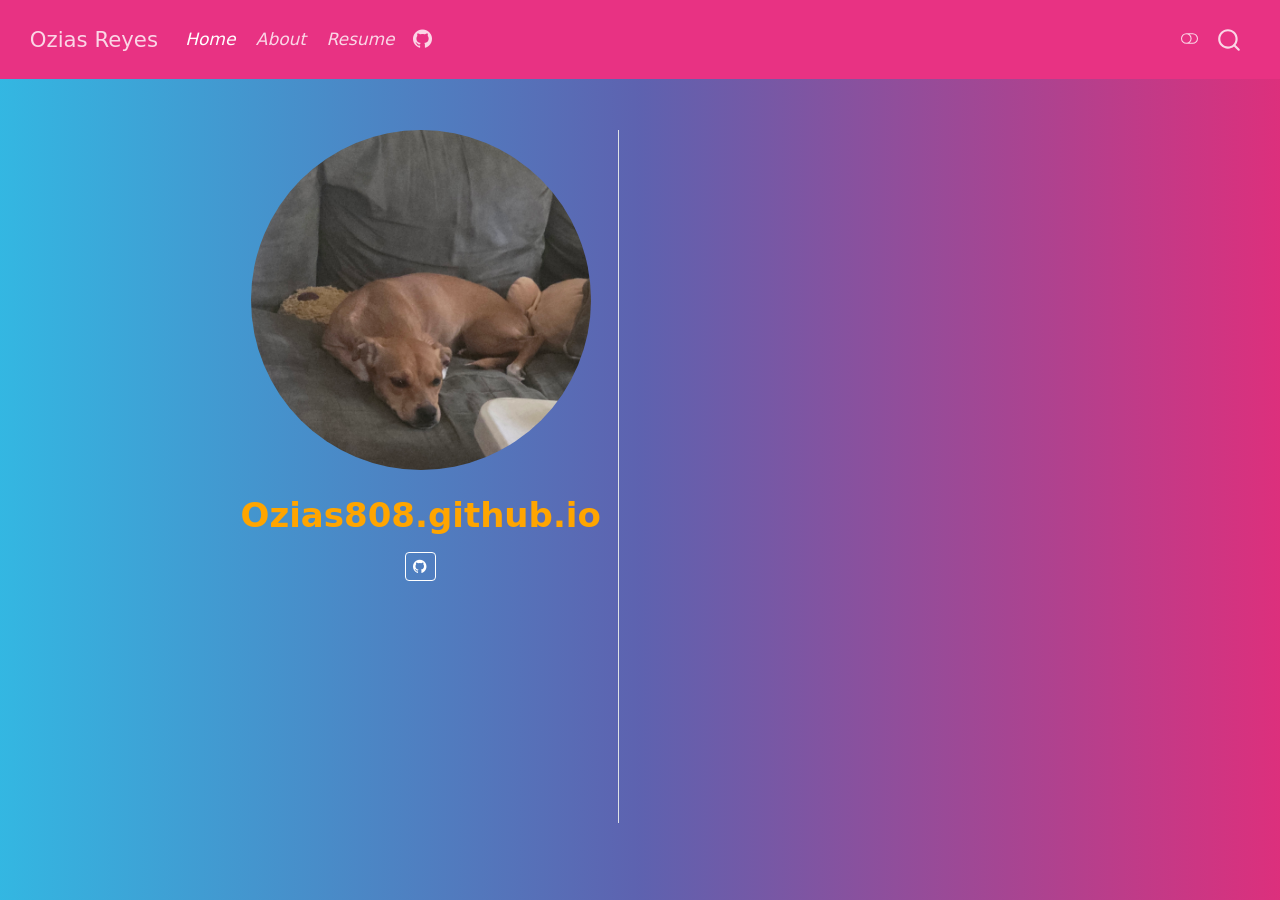
==== commit c80212be: "friday!!" ====
--- a/docs/index.html
+++ b/docs/index.html
@@ -22,41 +22,6 @@
   width: 0.8em;
   margin: 0 0.8em 0.2em -1em; /* quarto-specific, see https://github.com/quarto-dev/quarto-cli/issues/4556 */ 
   vertical-align: middle;
-}
-/* CSS for syntax highlighting */
-html { -webkit-text-size-adjust: 100%; }
-pre > code.sourceCode { white-space: pre; position: relative; }
-pre > code.sourceCode > span { display: inline-block; line-height: 1.25; }
-pre > code.sourceCode > span:empty { height: 1.2em; }
-.sourceCode { overflow: visible; }
-code.sourceCode > span { color: inherit; text-decoration: inherit; }
-div.sourceCode { margin: 1em 0; }
-pre.sourceCode { margin: 0; }
-@media screen {
-div.sourceCode { overflow: auto; }
-}
-@media print {
-pre > code.sourceCode { white-space: pre-wrap; }
-pre > code.sourceCode > span { text-indent: -5em; padding-left: 5em; }
-}
-pre.numberSource code
-  { counter-reset: source-line 0; }
-pre.numberSource code > span
-  { position: relative; left: -4em; counter-increment: source-line; }
-pre.numberSource code > span > a:first-child::before
-  { content: counter(source-line);
-    position: relative; left: -1em; text-align: right; vertical-align: baseline;
-    border: none; display: inline-block;
-    -webkit-touch-callout: none; -webkit-user-select: none;
-    -khtml-user-select: none; -moz-user-select: none;
-    -ms-user-select: none; user-select: none;
-    padding: 0 4px; width: 4em;
-  }
-pre.numberSource { margin-left: 3em;  padding-left: 4px; }
-div.sourceCode
-  {   }
-@media screen {
-pre > code.sourceCode > span > a:first-child::before { text-decoration: underline; }
 }
 </style>
 
@@ -300,6 +265,15 @@
     <a class="nav-link" href="./about.html"> 
 <span class="menu-text">About</span></a>
   </li>  
+  <li class="nav-item">
+    <a class="nav-link" href="./resume.html"> 
+<span class="menu-text">Resume</span></a>
+  </li>  
+  <li class="nav-item compact">
+    <a class="nav-link" href="https://github.com/Ozias808" target="blank"> <i class="bi bi-github" role="img">
+</i> 
+<span class="menu-text"></span></a>
+  </li>  
 </ul>
           </div> <!-- /navcollapse -->
             <div class="quarto-navbar-tools">
@@ -334,14 +308,6 @@
   </div>
   <div class="about-contents"><main class="content" id="quarto-document-content">
 
-<p>This is a Quarto website.</p>
-<p>To learn more about Quarto websites visit <a href="https://quarto.org/docs/websites" class="uri">https://quarto.org/docs/websites</a>.</p>
-<div class="cell">
-<div class="code-copy-outer-scaffold"><div class="sourceCode cell-code" id="cb1"><pre class="sourceCode r code-with-copy"><code class="sourceCode r"><span id="cb1-1"><a href="#cb1-1" aria-hidden="true" tabindex="-1"></a><span class="dv">9</span> <span class="sc">+</span> <span class="dv">10</span></span></code></pre></div><button title="Copy to Clipboard" class="code-copy-button"><i class="bi"></i></button></div>
-<div class="cell-output cell-output-stdout">
-<pre><code>[1] 19</code></pre>
-</div>
-</div>
 
 
 </main></div>
--- a/docs/styles.css
+++ b/docs/styles.css
@@ -0,0 +1,24 @@
+/* css styles */
+h1, p {
+  color: orange;
+}
+h2 {
+  color:green;
+}
+h3 {
+  color:black;
+  font-style: italic;
+}
+
+body {
+  background-color:purple;
+}
+
+ol, ul {
+  color:blue;
+  font-style: italic;
+}
+
+a {
+  color: purple;
+}
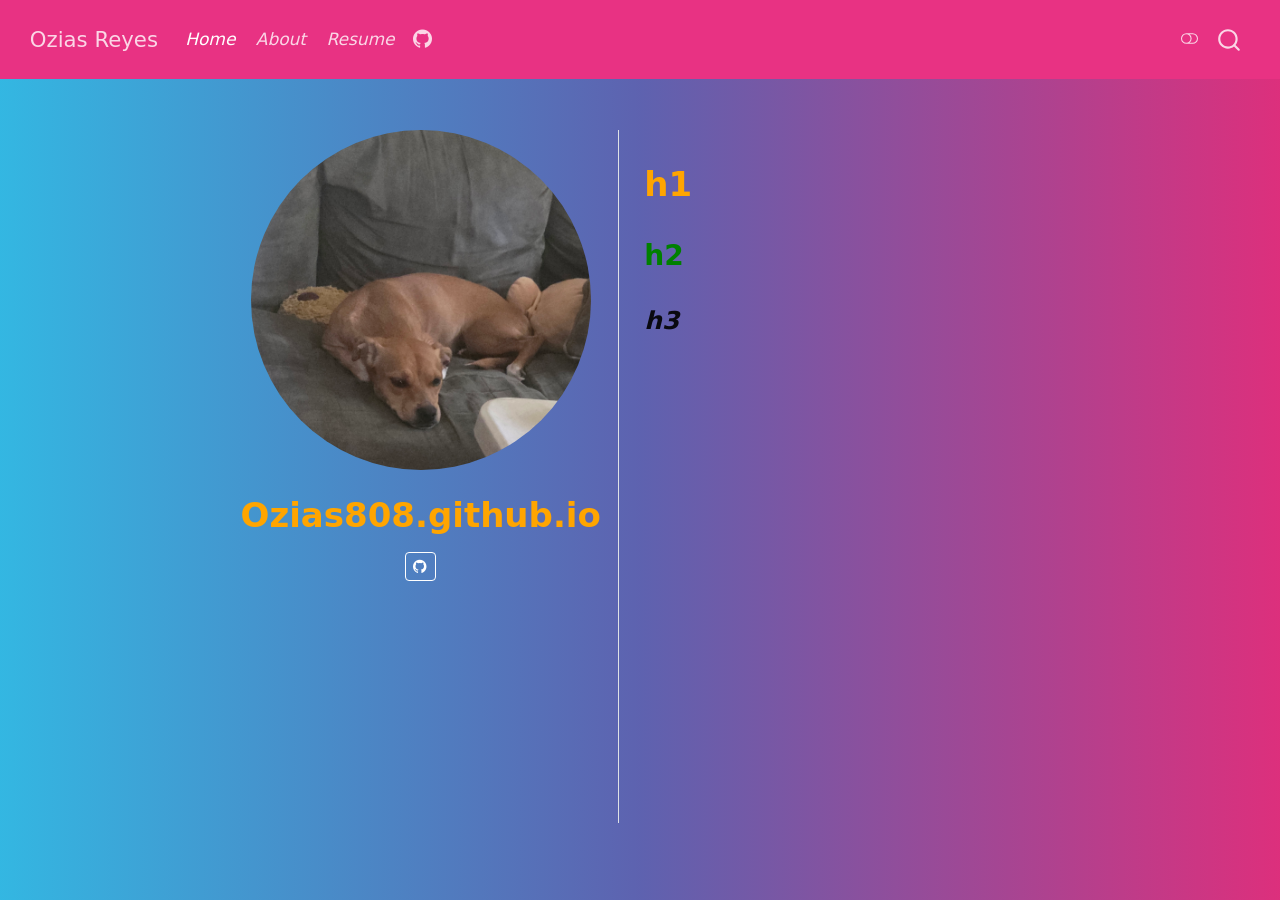
==== commit 82256f2c: "update" ====
--- a/docs/index.html
+++ b/docs/index.html
@@ -308,8 +308,17 @@
   </div>
   <div class="about-contents"><main class="content" id="quarto-document-content">
 
-
-
+<section id="h1" class="level1">
+<h1>h1</h1>
+<section id="h2" class="level2">
+<h2 data-anchor-id="h2">h2</h2>
+<section id="h3" class="level3">
+<h3 data-anchor-id="h3">h3</h3>
+
+
+</section>
+</section>
+</section>
 </main></div>
 </div>
  <!-- /main -->
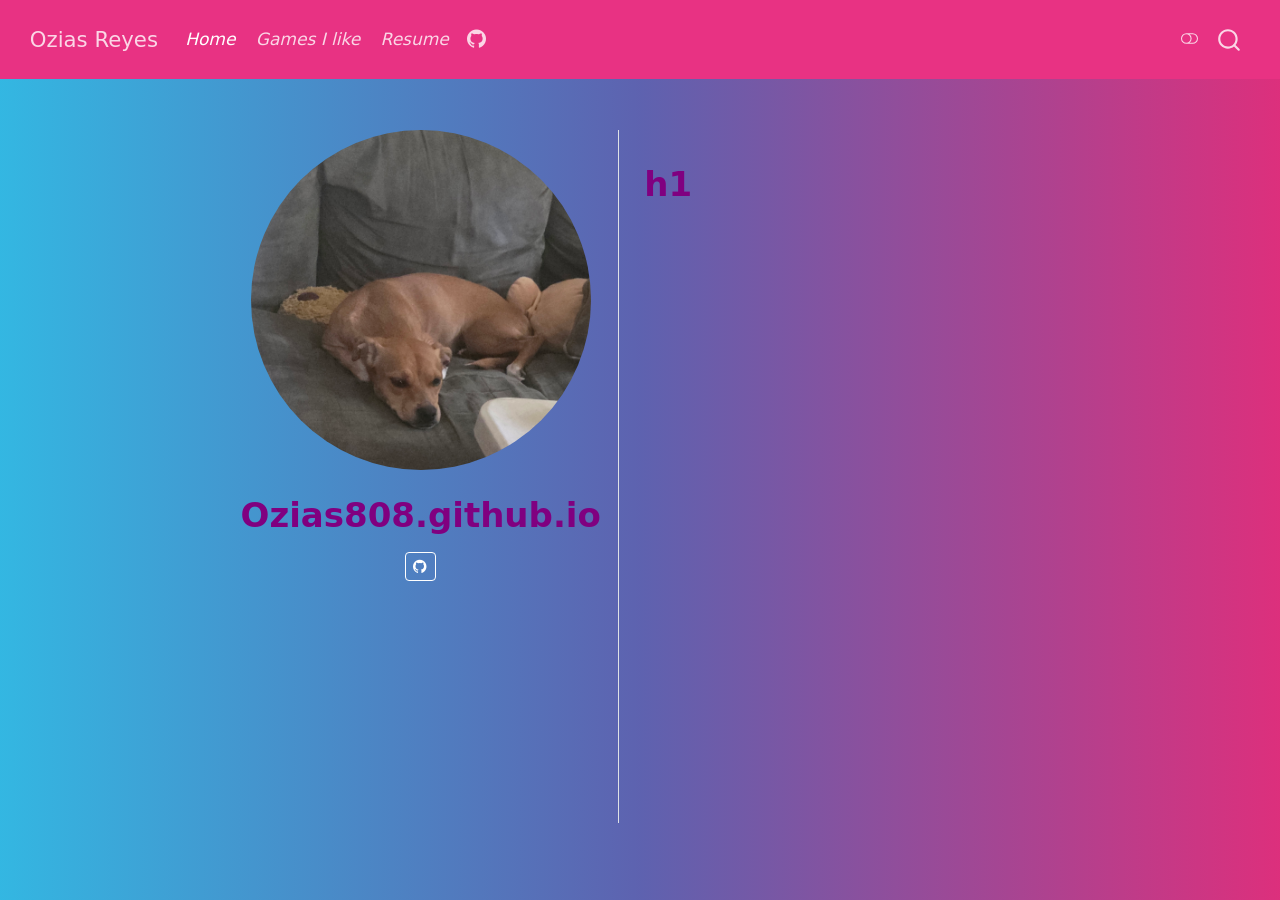
==== commit 86f08491: "good spot. Wednesday 10/28" ====
--- a/docs/index.html
+++ b/docs/index.html
@@ -263,7 +263,7 @@
   </li>  
   <li class="nav-item">
     <a class="nav-link" href="./about.html"> 
-<span class="menu-text">About</span></a>
+<span class="menu-text">Games I like</span></a>
   </li>  
   <li class="nav-item">
     <a class="nav-link" href="./resume.html"> 
@@ -310,13 +310,10 @@
 
 <section id="h1" class="level1">
 <h1>h1</h1>
-<section id="h2" class="level2">
-<h2 data-anchor-id="h2">h2</h2>
-<section id="h3" class="level3">
-<h3 data-anchor-id="h3">h3</h3>
-
-
-</section>
+<section id="section" class="level5">
+<h5 data-anchor-id="section"></h5>
+
+
 </section>
 </section>
 </main></div>
--- a/docs/styles.css
+++ b/docs/styles.css
@@ -1,17 +1,17 @@
 /* css styles */
 h1, p {
-  color: orange;
+  color: purple;
 }
 h2 {
-  color:green;
+  color:gree;
 }
 h3 {
-  color:black;
+  color:blac;
   font-style: italic;
 }
 
 body {
-  background-color:purple;
+  background-color:;
 }
 
 ol, ul {
@@ -20,5 +20,5 @@
 }
 
 a {
-  color: purple;
+  color: purpl;
 }
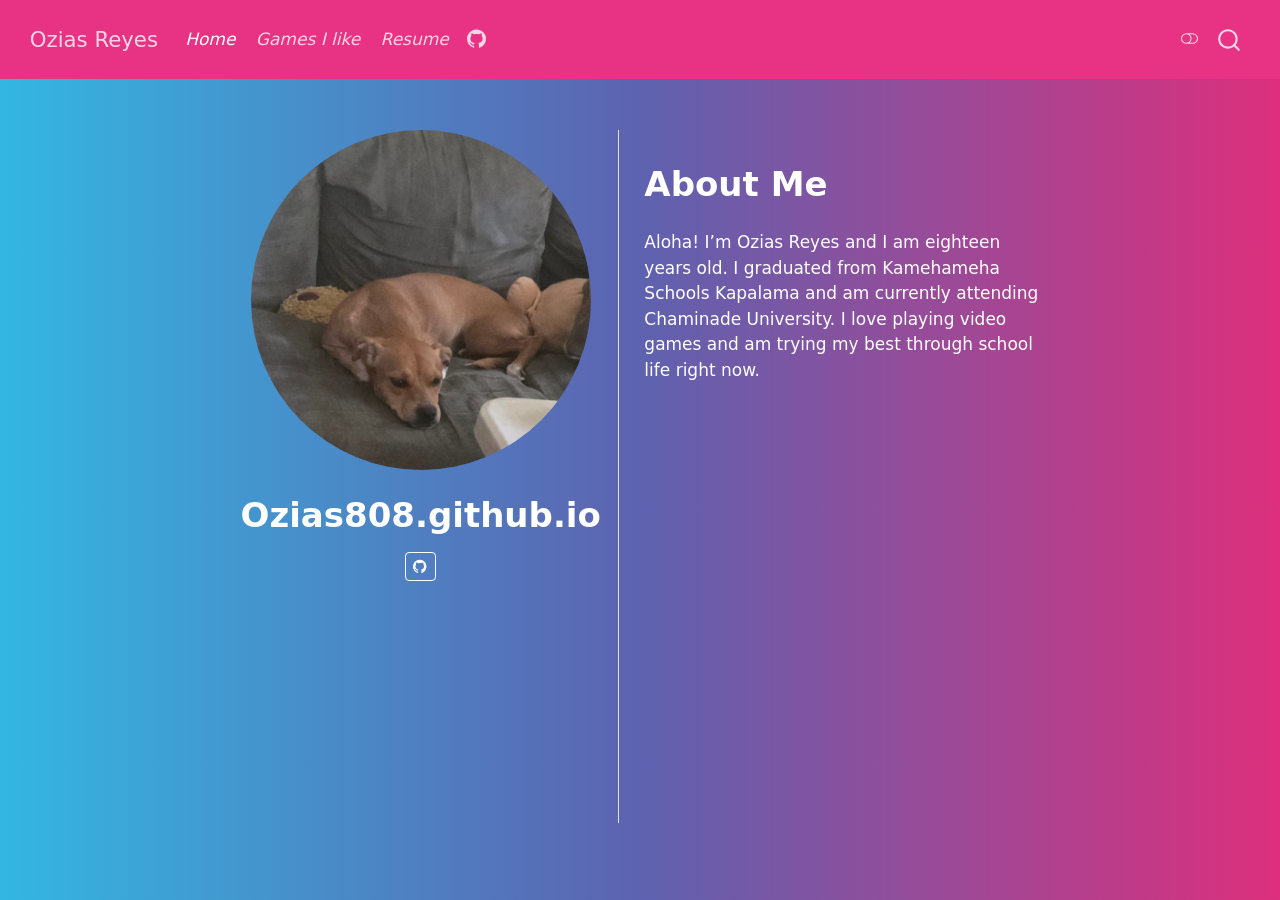
==== commit aeea338b: "website complete :)" ====
--- a/docs/index.html
+++ b/docs/index.html
@@ -308,10 +308,11 @@
   </div>
   <div class="about-contents"><main class="content" id="quarto-document-content">
 
-<section id="h1" class="level1">
-<h1>h1</h1>
-<section id="section" class="level5">
-<h5 data-anchor-id="section"></h5>
+<section id="about-me" class="level1">
+<h1>About Me</h1>
+<section id="section" class="level3">
+<h3 data-anchor-id="section"></h3>
+<p>Aloha! I’m Ozias Reyes and I am eighteen years old. I graduated from Kamehameha Schools Kapalama and am currently attending Chaminade University. I love playing video games and am trying my best through school life right now.</p>
 
 
 </section>
--- a/docs/styles.css
+++ b/docs/styles.css
@@ -1,6 +1,6 @@
 /* css styles */
 h1, p {
-  color: purple;
+  color: white;
 }
 h2 {
   color:gree;
